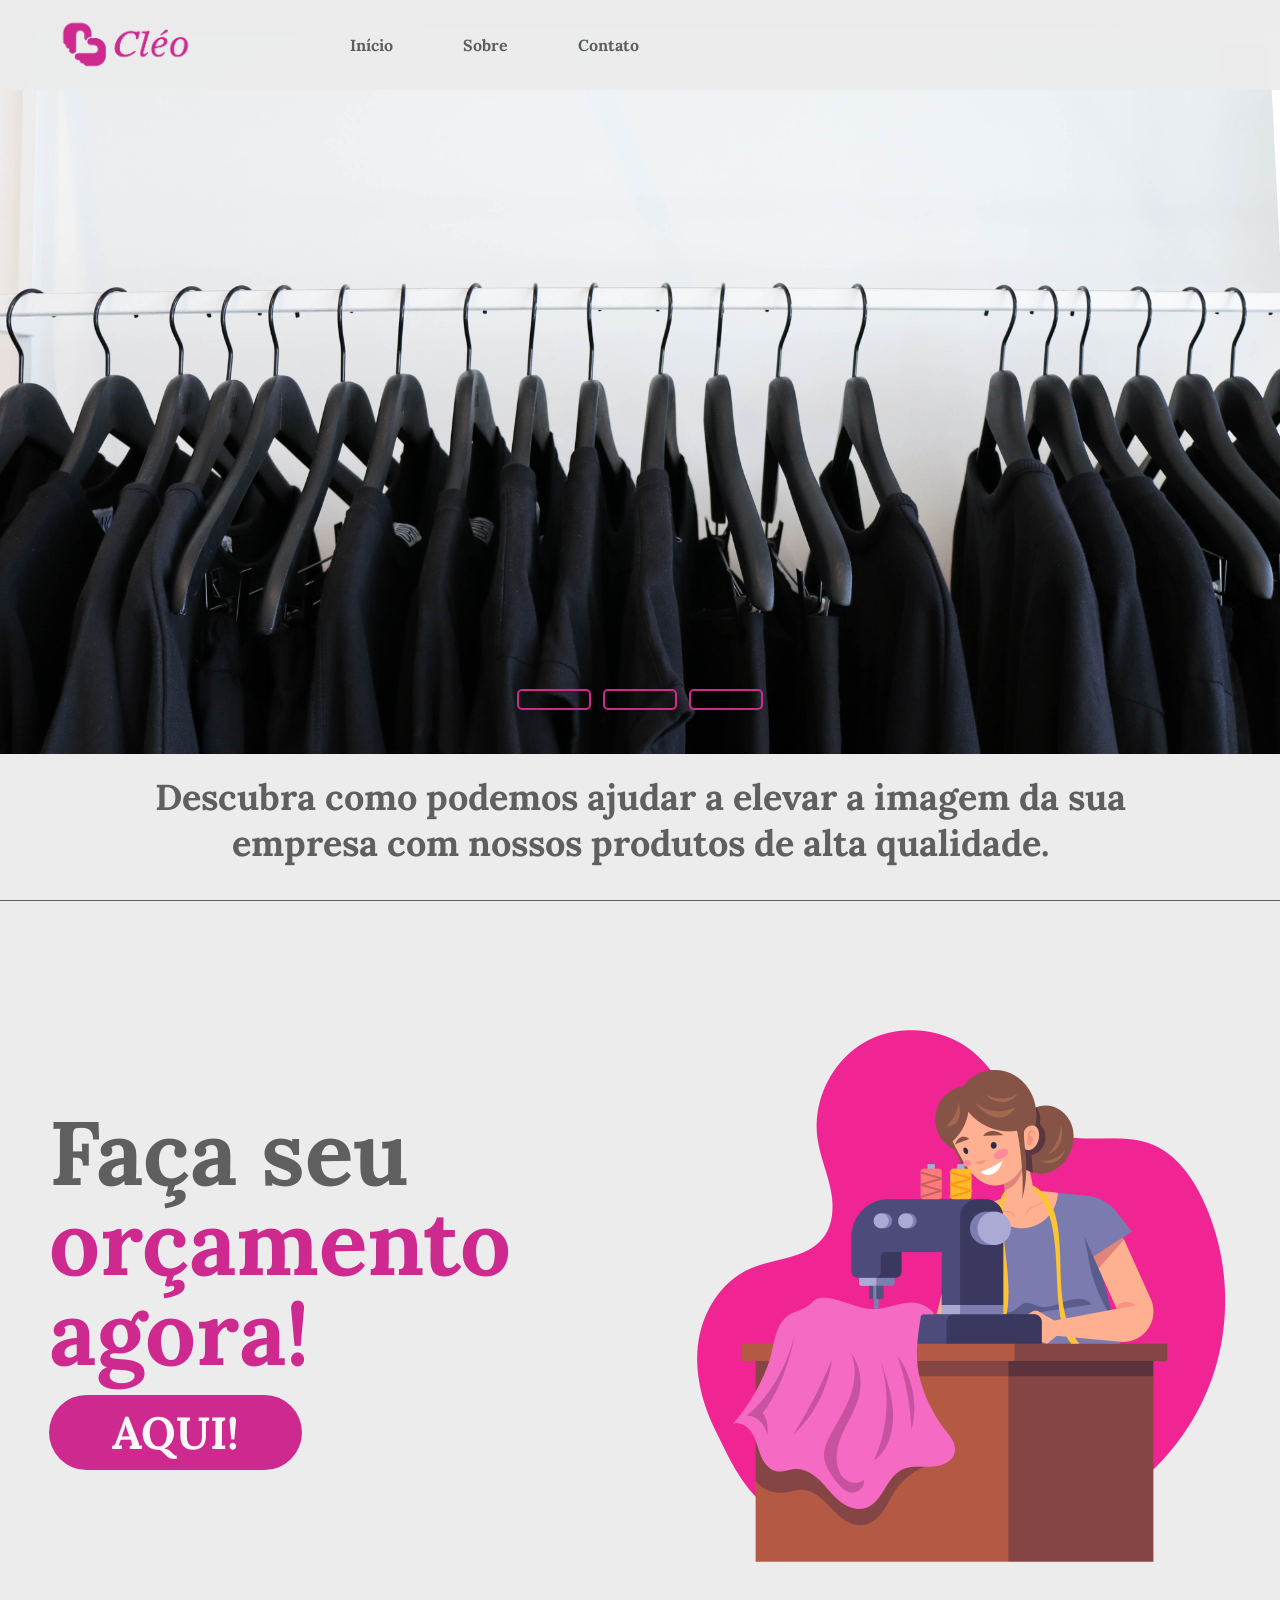
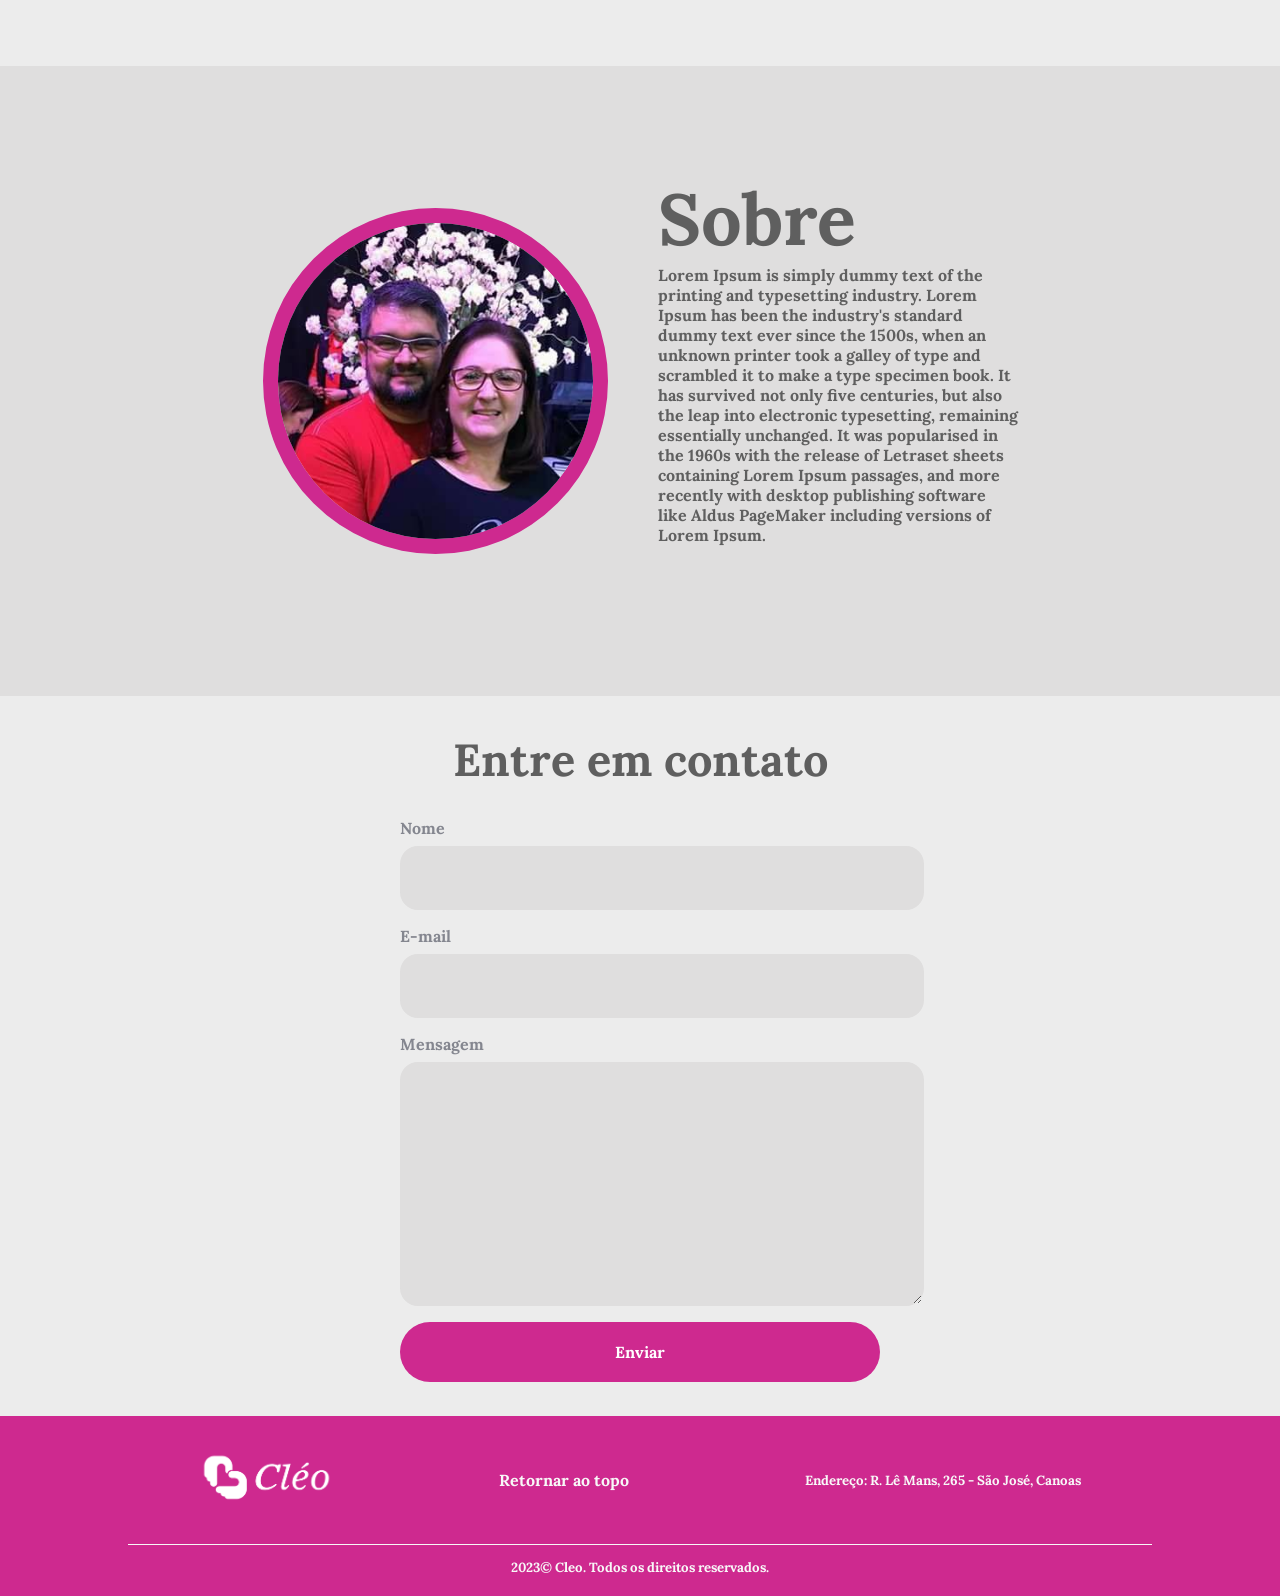
==== Cleo/index.html @ fe370e92 "Add files via upload" ====
<!DOCTYPE html>
<html lang="en">
<head>
    <meta charset="UTF-8">
    <meta http-equiv="X-UA-Compatible" content="IE=edge">
    <meta name="viewport" content="width=device-width, initial-scale=1.0">
    <link href="style/style.css" rel="stylesheet">
    <link href="style/media.css" rel="stylesheet">
    <link href="style/fonts.css" rel="stylesheet">
    <script src="mobile-navbar.js"></script>
    <script defer src="form.js"></script>
    <script src="https://kit.fontawesome.com/bc8faa93a8.js" crossorigin="anonymous"></script>
    <title>Cleo Aventais</title>
</head>

<body>
    <header>
        <nav>
            <a class="logo" href="index.html">
                <img src="components/img/Cleo-aventais-pink.png">
            </a>

            <ul class="nav-list">
                <li><a href="#home">Início</a></li>
                <li><a href="#sobre">Sobre</a></li>
                <li><a href="#contato">Contato</a></li>
            </ul>

            <div class="box-white"></div>

            <div class="redes">
                <a class="whats2" href="#">
                  <i class="fa-brands fa-whatsapp"></i>
                </a>
                <a class="face" href="#">
                  <i class="fa-brands fa-facebook"></i>
                </a>
                <a class="insta" href="#">
                  <i class="fa-brands fa-instagram"></i>
                </a>
            </div> 

            <div class="mobile-menu">
                <div class="line1"></div>
                <div class="line2"></div>
                <div class="line3"></div>
            </div>  
        </nav>
    </header>
           
    <main>
        <section class="home" id="home">
            <div class="slider">
                <div class="slides">
                    <input type="radio" name="slide" id="slide1">
                    <input type="radio" name="slide" id="slide2">
                    <input type="radio" name="slide" id="slide3">
                </div>

                <div class="slide s1" checked>
                    <img src="/components/img/camisetas.jpg">
                </div>

                <div class="slide">
                    <img src="/components/img/cabides.jpg">
                </div>

                <div class="slide">
                    <img src="/components/img/mulher-modelo.jpg">
                </div>

                <div class="navigation">
                    <label class="bar" for="slide1"></label>
                    <label class="bar" for="slide2"></label>
                    <label class="bar" for="slide3"></label>
                </div>
            </div>

            <p>Descubra como podemos ajudar a elevar a imagem da sua empresa com nossos produtos de alta qualidade.</p>
        </section>
    
        <section class="home2">
            <aside>
                <h1>Faça seu</h1>
                <h1><span>orçamento</span></h2>
                <h1><span>agora!</span></h3>

                <div class="whats">
                    <a href="https://wa.me/5551984915224" id="whats">AQUI!</a>
                </div>
            </aside>

            <article>
                <img src="components/img/Mulher-costurando.png" alt="mulher-costurando">
            </article>
        </section>
        <section class="sobre" id="sobre">
            <img src="components/img/cleo-perfil.jpg" alt="logo">
            
            <div class="texto">
                <h2>Sobre</h2>

                <p>Lorem Ipsum is simply dummy text of the printing and typesetting industry. Lorem Ipsum has been the industry's standard dummy text ever since the 1500s, when an unknown printer took a galley of type and scrambled it to make a type specimen book. It has survived not only five centuries, but also the leap into electronic typesetting, remaining essentially unchanged. It was popularised in the 1960s with the release of Letraset sheets containing Lorem Ipsum passages, and more recently with desktop publishing software like Aldus PageMaker including versions of Lorem Ipsum.</p>
            </div>
    
        </section>

        <section class="contato" id="contato">
          <h3>Entre em contato</h3>

          <form
      action="https://formsubmit.co/ajax/nicolas.marconatto.machado@gmail.com"
      method="POST"
      data-form
    >
      <label for="nome">Nome</label>
      <input type="text" name="nome" id="nome" required />
      <label for="email">E-mail</label>
      <input type="email" name="email" id="email" required />
      <label for="mensagem">Mensagem</label>
      <textarea name="mensagem" id="mensagem" required></textarea>
      <button type="submit" data-button>Enviar</button>
    </form>
          
        </section>
    </main>

    <footer class="footer">
        <div class="return">
            <div class="white-logo">
                <img src="components/img/Cleo-aventais.png">
            </div>

            <a href="#home">
                Retornar ao topo <i class="fa-solid fa-chevron-up"></i>
            </a>

            <h5>
                <span>Endereço:</span> R. Lê Mans, 265 - São José, Canoas
            </h5>
        </div>

        <h5>2023© Cleo. Todos os direitos reservados.</h4>

    </footer>
    
</body>
</html>
---- Cleo/style/style.css ----
*{
    font-family: 'lorabold', serif;
    margin: 0;
    padding: 0;
}

html{
    scroll-behavior: smooth;
}

body{
    background-color: rgb(236, 236, 236);
}

main {
    display: flex;
    flex-direction: column;   
}

/*--nav--*/

nav{
    position: fixed;
    display: flex;
    justify-content: space-around;
    align-items: center;
    background-color: rgb(236, 236, 236, 0.90);
    backdrop-filter: blur(5px);
    height: 10vh;
    width: 100%;
    z-index: 1;
}

.box-white{
    height: 10vh;
    width: 30vh;
}

.logo img{
    width: 15vh;
    display: block;
    float: left;
    
}

.logo:hover{
    opacity: 0.7;
}

a{
    text-decoration: none;
}

.nav-list a{
    color: #5f5f5f;
    display: block;
    padding: 1.5rem;
    border-radius: 0.5rem;
    margin-left: 2vh;
}

.nav-list a:hover{
    background: #dddddd;
}

.nav-list{
    max-width: 100%;
    float: left;
}

.nav-list li{
    display: inline-flex;
}

.redes{
    position: relative;
    display: flex;
    gap: 30px;
}

.redes i{
    font-size: 4vh;
    color: #5f5f5f;
}

.mobile-menu{
    display: none;
    cursor: pointer;
}

.mobile-menu div{
    width: 32px;
    height: 3px;
    background: #CE298F;
    margin: 8px;
    transition: 0.3s;
    border-radius: 3px;
}

/*--nav--*/

/*--home--*/

.home{
    display: flex;
    flex-direction: column;
    justify-content: center;
    align-items: center;
    width: 100%;
    height: 100vh;
    border-bottom: #5f5f5f 1px solid ;
    gap: 20px;
}

.slider{
    width: 100vw;
    height: 80vh;
    overflow: hidden;
}

.navigation{
    position: absolute;
    display: flex;
    justify-content: center;
    width: 100%;
    bottom: 20px;
}

.bar{
    width: 70px;
    height: 17px;
    border: 2px solid #CE298F;
    margin: 6px;
    margin-bottom: 170px;
    border-radius: 5px;
    cursor: pointer;
}

.bar:hover{
    background-color: #CE298F;
    transition: 0.3s;
}

.slider input{
    display: none;
}

.slides{
    display: flex;
    flex-direction: row;
    width: 1500%; 
}

.slide{
    width: 100%;
    position: relative;
    transition: 0.6s;
}

.slide img{
    width: 100%;
    height: 100%;
}

#slide1:checked ~ .s1{
    margin-left: 0;
}

#slide2:checked ~ .s1{
    margin-left: -20%;
}

.home p{
    color: #5f5f5f;
    font-size: 4vh;
    text-align: center;
    max-width: 1000px;
}

/*--home--*/

/*--home2--*/

.home2{
    display: flex;
    background-color: rgb(236, 236, 236);
    flex-direction: row;
    width: 100%;
    height: 85vh;
    align-items: center;
    justify-content: center;
    gap: 20vh;
}

h1{
    color: #5f5f5f;
    font-size: 10vh;
    line-height: 10vh;
}

.home2 span{
    color: #CE298F;
}

article img{
    width: 60vh;
    margin-top: 25px;
    display: block;
}

.whats{
    margin-top: 3vh;
}

#whats{
    color: #f8f8f8;
    background-color: #CE298F;
    padding: 1vh 7vh;
    border-radius: 500vh;
    font-size: 5vh;
}

#whats:hover{
    background-color: #d43b9a;
    color: white;
}

/*--home2--*/

/*--sobre--*/

.sobre{
    display: flex;
    justify-content: center;
    align-items: center;
    flex-direction: row;
    background-color: rgb(223, 222, 222);
    /*border-top: 1px solid #d6cece;
    border-bottom: 1px solid #d6cece; */
    width: 100%;
    height: 70vh;
    gap: 50px;
}

.texto{
    display: flex;
    flex-direction: column;
    justify-content: center;
}

h2{
    font-size: 8vh;
    color: #5f5f5f;
    margin-top: -5vh;
}

p{
    max-width: 40vh;
    color: #5f5f5f;
}

.sobre img{
    width: 35vh;
    border-radius: 60%;
    border: 15px solid #CE298F;
}

/*--sobre--*/

/*--contato--*/

.contato{
    display: flex;
    flex-direction: column;
    justify-content: center;
    align-items: center;
    background-color: rgb(236, 236, 236);
    width: 100%;
    height: 80vh;
    gap: 30px;
}

h3{
    font-size: 5vh;
    color: #5f5f5f;
}

form {
    width: 100%;
    max-width: 30rem;
  }
  
  label,
  input,
  textarea,
  button {
    display: block;
  }
  
  input,
  textarea,
  button {
    width: 100%;
    font: inherit;
    padding: 1.25rem;
    font-weight: 700;
  }
  
  input,
  textarea {
    margin-bottom: 1rem;
    color: #5f5f5f;
    background: rgb(223, 222, 222);
    border: 0.125rem solid transparent;
    border-radius: 1.125rem;
    transition: border-color 0.3s, box-shadow 0.3s;
  }
  
  input:hover,
  input:focus,
  textarea:hover,
  textarea:focus {
    outline: none;
    border-color: #CE298F;
    box-shadow: 0 0 0 0.3125rem #84868f;
  }
  
  label {
    margin-bottom: 0.5rem;
    color: #84868f;
  }
  
  textarea {
    min-height: 12.5rem;
    resize: vertical;
  }
  
  button {
    border: none;
    border-radius: 99px;
    color: white;
    background: #CE298F;
    cursor: pointer;
    transition: 0.3s;
  }
  
  button:hover,
  button:focus {
    outline: none;
    background: #b11d78;
  }
  
  button:disabled {
    cursor: not-allowed;
    background: #555b69;
  }
  
  .success,
  .error {
    text-align: center;
  }
  
  .success {
    color: #CE298F;
  }
  
  .error {
    color: rgb(190, 30, 30);
  }

/*--contato--*/

/*--rodapé--*/

.footer{
    position: absolute;
    display: flex;
    flex-direction: column;
    align-items: center;
    width: 100%;
    height: 20vh;
    background-color: #CE298F;
    gap: 15px;
}

.white-logo img{
    width:  15vh;
}

.return{
    display: flex;
    flex-direction: row;
    justify-content: space-around;
    width: 80%;
    align-items: center;
    border-bottom: 1px solid #f8f8f8;
    padding: 30px 0px;
}

h5{
    color:#f8f8f8;
    line-height: 15px;
}

.return i{
    margin-left: 10px;
}

.return a{
    color: #f8f8f8;
    display: block;
    padding: 1.5rem;
    border-radius: 0.5rem;
}

.return a:hover{
    background: #b11d78;
}
---- Cleo/style/media.css ----
@media screen and (max-width: 760px) {
    body, header{
        /* position: fixed; */
        box-sizing: border-box;
        width: 100%;
        overflow-x: hidden;
        z-index: 1;
    }

/*--home--*/

    .home2{
        flex-direction: column-reverse;
        padding-top: 30px;
        display: flex;
        justify-content: center;
        align-items: center;
        gap: 1px
    }

    h1{
        font-size: 8vh;
        line-height: 8vh;
        text-align: center;
    }

    .whats{
        display: flex;
        justify-content: center;
        align-items: flex-start;
    }

    article img{
        width: 40vh;
    }

    /*--home--*/

    /*--sobre--*/

    .sobre{
      display: flex;
      flex-direction: column-reverse;
      justify-content: center;
      height: 85vh;
      gap: 20px;
    }

    .texto{
      display: flex;
      flex-direction: column;
      gap: 14px;
    }

    h2{
      font-size: 6vh;
    }

    p{
      max-width: 330px;
      text-align: left;
    }

    .sobre img{
      width: 25vh;
    }

    /*--sobre--*/

    /*--contato--*/

    
    /*--contato--*/

    /*--footer--*/

    .footer i{
      margin-left: 1px;
    }

    .return{
      width: 90%;
    }

    .return a:hover{
      background: none;
    }

    /*--footer--*/

    .box-white{
        display: none;
    }

    .nav-list {
        position: absolute;
        display: flex;
        top: 0vh;
        right: 0;
        width: 100%;
        height: 100vh;
        background: #CE298F;
        flex-direction: column;
        align-items: center;
        justify-content: flex-start;
        transform: translateX(100%);
        transition: transform 0.3s ease-in;
    }

    .nav-list li:first-child{
        margin-top: 12vh;
    }

    .nav-list li {
        margin-left: 0;
        opacity: 0;
        border-bottom: 1px solid #b12179;
        padding: 5px 10px;
        width: 75%;
        display: flex;
        justify-content: center;
    }

    .nav-list a{
        color: #f8f8f8;
        border-radius: 0; 
        font-size: 35px;
    }

    .nav-list a:hover{
        background: none;
    }

    .mobile-menu {
        display: block;
        margin-left: 15vh;
        z-index: 1;
    }
  }
  
  .nav-list.active {
    transform: translateX(0);
  }

  @keyframes navLinkFade {
    from {
      opacity: 0;
      transform: translateX(50px);
    }
    to {
      opacity: 1;
      transform: translateX(0);
    }
  }
  
  .mobile-menu.active .line1 {
    transform: rotate(-45deg) translate(-8px, 8px) scaleX(1.25);
    background: #f8f8f8;
  }
  
  .mobile-menu.active .line2 {
    opacity: 0;
  }
  
  .mobile-menu.active .line3 {
    transform: rotate(45deg) translate(-5px, -7px) scaleX(1.25);
    background: #f8f8f8;
  }
---- Cleo/style/fonts.css ----
@font-face {
    font-family: 'lorabold';
    src: url('../components/fonts/Lora-Bold.ttf') format('truetype');
    font-weight: normal;
    font-style: normal;
}
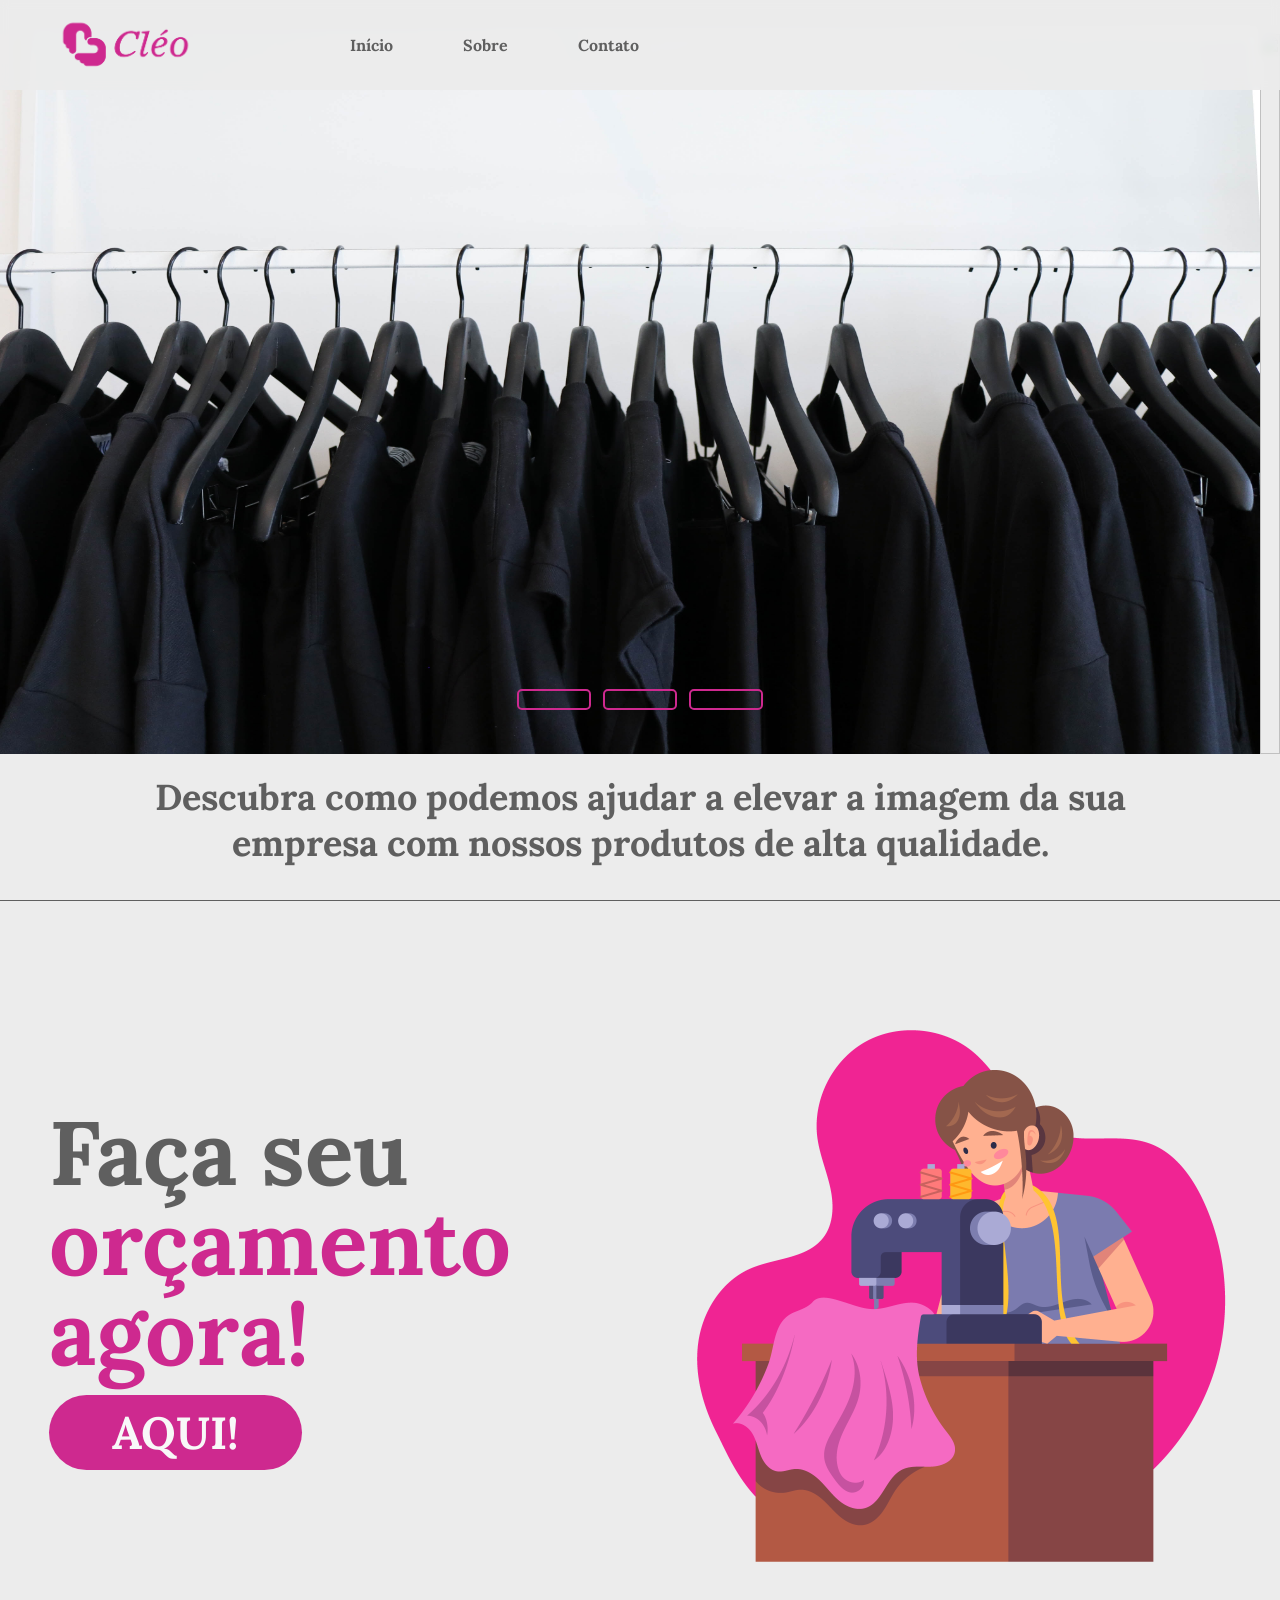
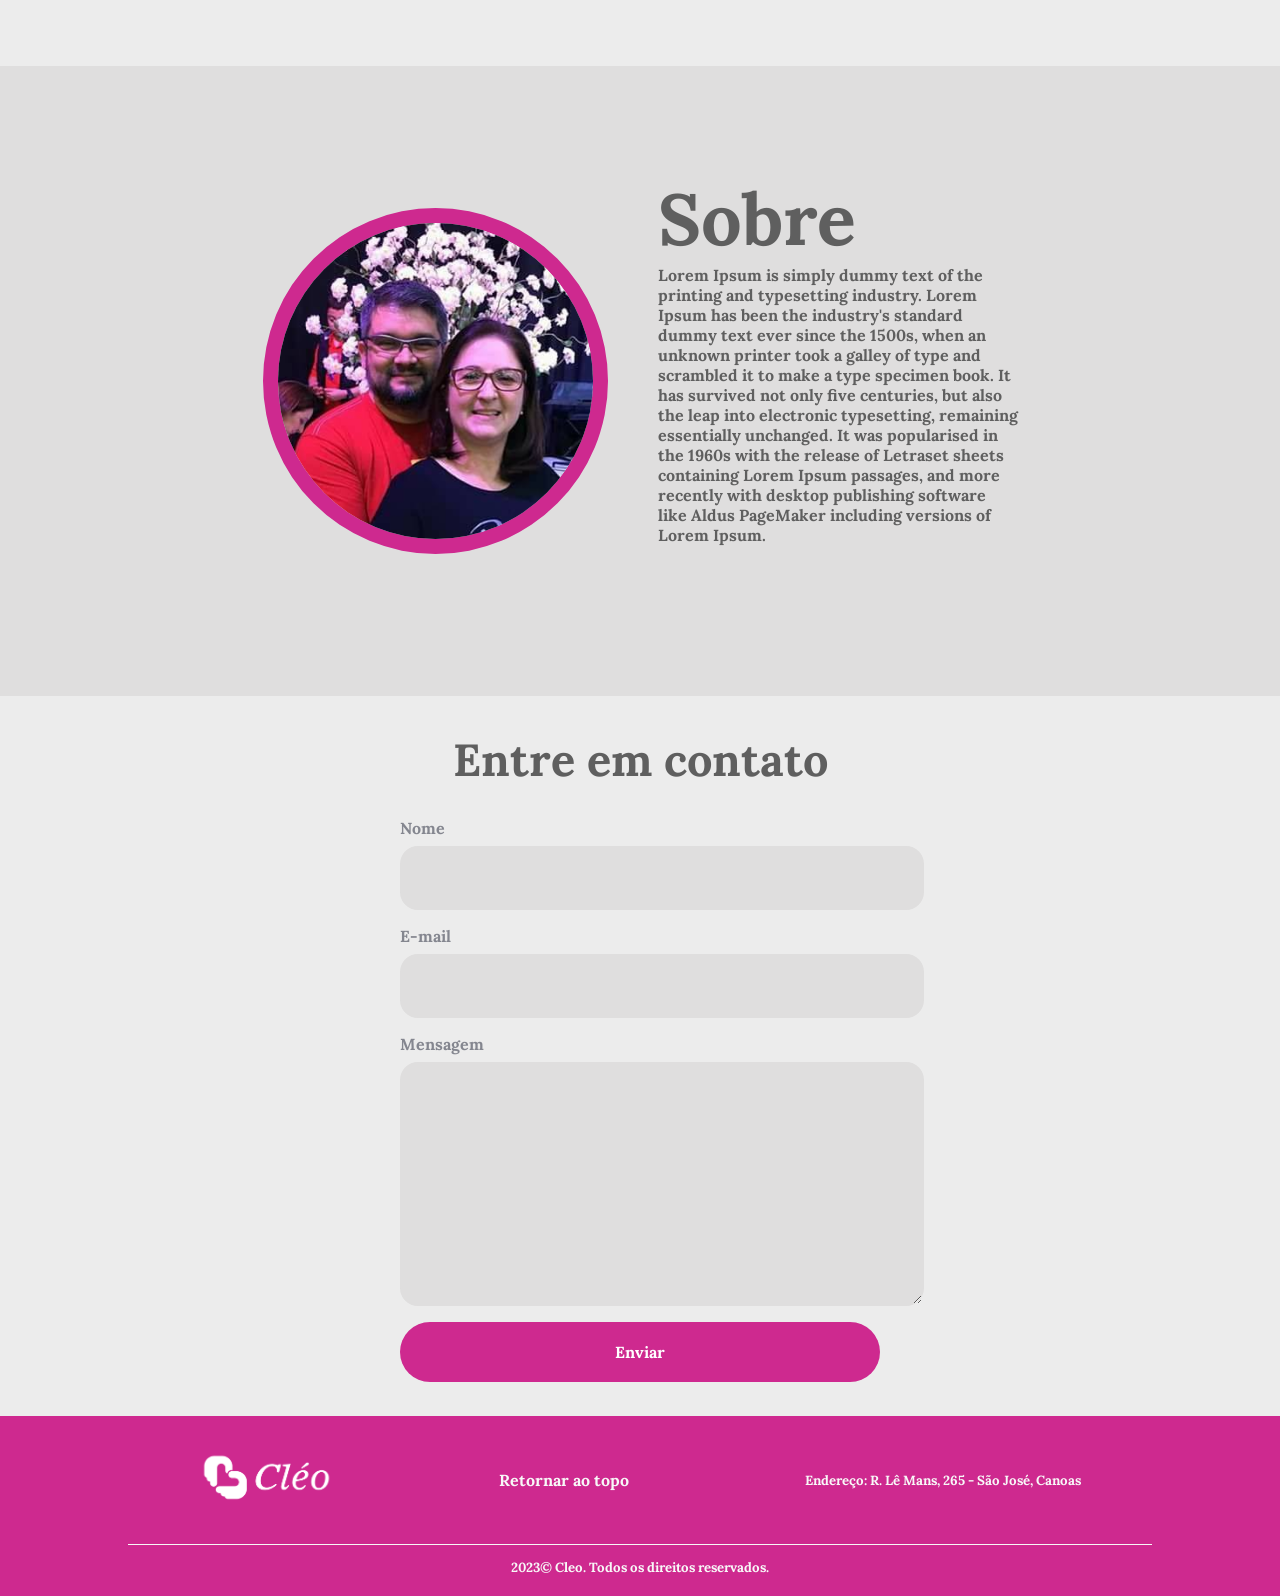
==== commit cac5400f: ":bug: Corrigido a transação no slider" ====
--- a/Cleo/index.html
+++ b/Cleo/index.html
@@ -51,29 +51,24 @@
     <main>
         <section class="home" id="home">
             <div class="slider">
-                <div class="slides">
-                    <input type="radio" name="slide" id="slide1">
-                    <input type="radio" name="slide" id="slide2">
-                    <input type="radio" name="slide" id="slide3">
+                <input  class="slides" type="radio" name="slide" id="slide1" checked>
+                <input  class="slides" type="radio" name="slide" id="slide2">
+                <input  class="slides" type="radio" name="slide" id="slide3">
+
+                <div class="slide s1">
+                    <img src="./components/img/camisetas.jpg">
                 </div>
-
-                <div class="slide s1" checked>
-                    <img src="/components/img/camisetas.jpg">
+                <div class="slide s2">
+                    <img src="./components/img/cabides.jpg">
                 </div>
-
                 <div class="slide">
-                    <img src="/components/img/cabides.jpg">
+                    <img src="./components/img/mulher-modelo.jpg">
                 </div>
-
-                <div class="slide">
-                    <img src="/components/img/mulher-modelo.jpg">
-                </div>
-
-                <div class="navigation">
-                    <label class="bar" for="slide1"></label>
-                    <label class="bar" for="slide2"></label>
-                    <label class="bar" for="slide3"></label>
-                </div>
+            </div>
+            <div class="navigation">
+                <label class="bar" for="slide1"></label>
+                <label class="bar" for="slide2"></label>
+                <label class="bar" for="slide3"></label>
             </div>
 
             <p>Descubra como podemos ajudar a elevar a imagem da sua empresa com nossos produtos de alta qualidade.</p>
--- a/Cleo/style/style.css
+++ b/Cleo/style/style.css
@@ -141,20 +141,20 @@
     transition: 0.3s;
 }
 
-.slider input{
+.slider{
+    display: flex;
+    flex-direction: row;
+}
+
+.slides{
     display: none;
 }
 
-.slides{
-    display: flex;
-    flex-direction: row;
-    width: 1500%; 
-}
-
 .slide{
-    width: 100%;
-    position: relative;
+    width: 1920px;
     transition: 0.6s;
+    flex: 1;
+    display: flex;
 }
 
 .slide img{
@@ -164,11 +164,14 @@
 
 #slide1:checked ~ .s1{
     margin-left: 0;
-}
-
-#slide2:checked ~ .s1{
+    flex: auto;
+    
+}
+
+#slide2:checked ~ .s2{
     margin-left: -20%;
-}
+    flex: auto;
+}   
 
 .home p{
     color: #5f5f5f;
